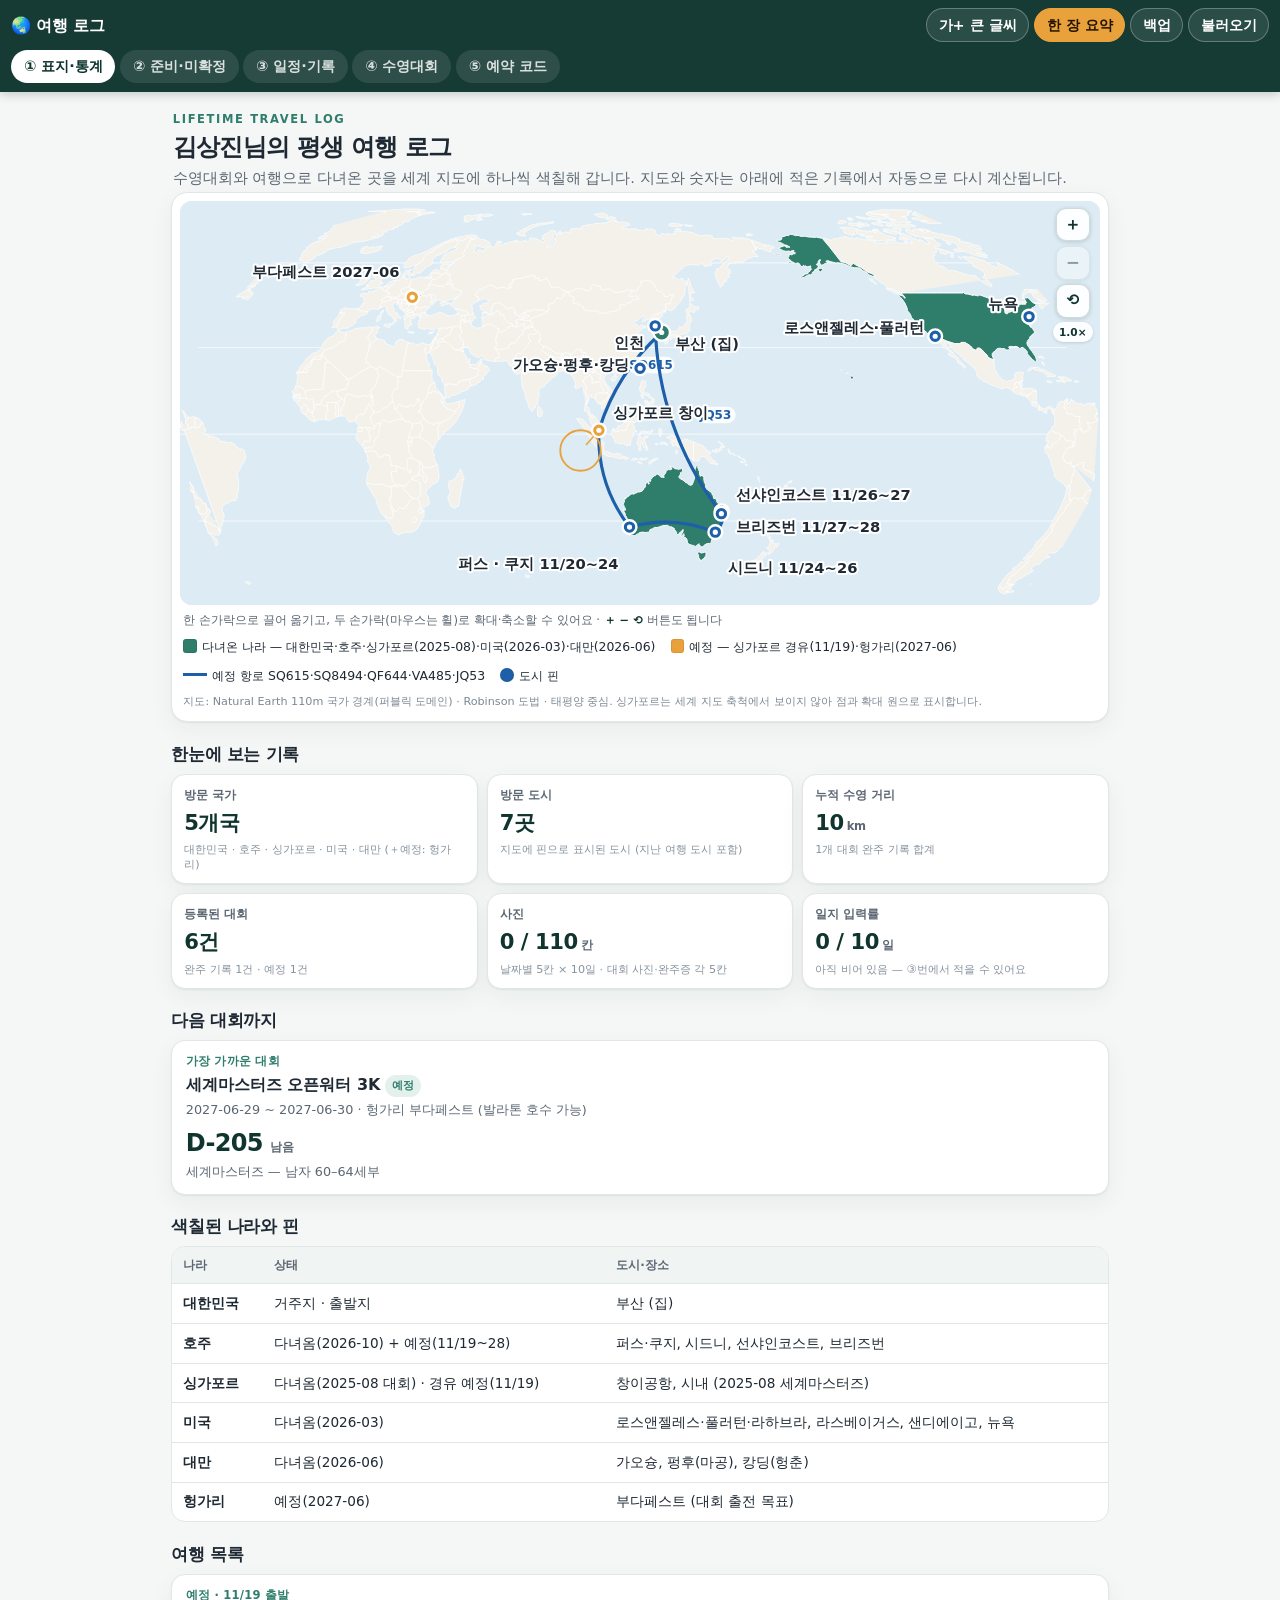
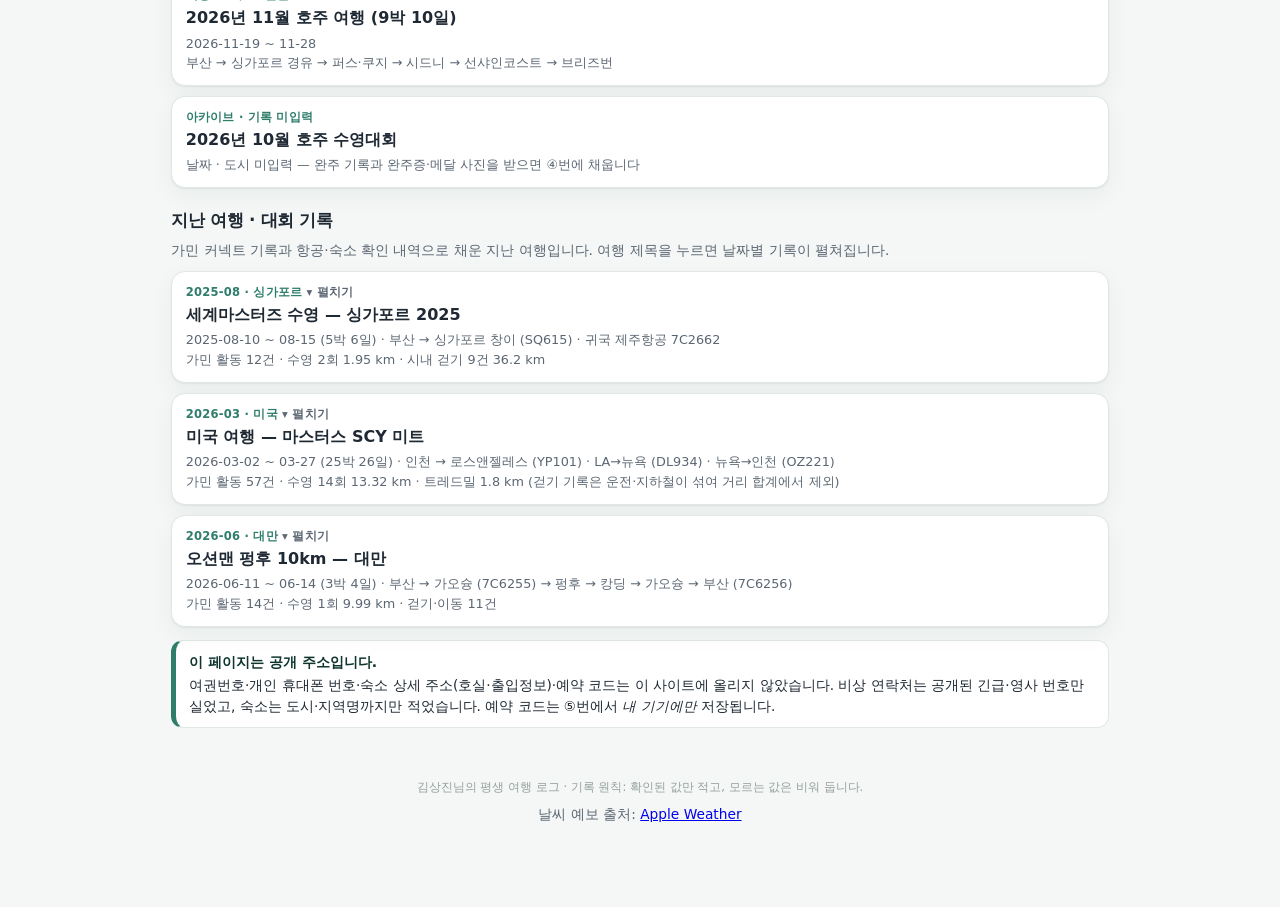
==== index.html @ 136d13ed "체크리스트 문구를 수영 기준으로 정리(완주 후→수영 후), data.js 버전 갱신" ====
<!doctype html>
<html lang="ko">
<head>
<meta charset="utf-8">
<meta name="viewport" content="width=device-width, initial-scale=1, viewport-fit=cover">
<meta name="theme-color" content="#0F352E">
<meta name="description" content="김상진님의 평생 여행 로그 — 다녀온 나라·도시, 날짜별 기록과 사진, 수영대회 기록.">
<title>김상진님의 평생 여행 로그</title>
<link rel="stylesheet" href="styles.css?d=11">
<link rel="icon" href="data:image/svg+xml,%3Csvg xmlns='http://www.w3.org/2000/svg' viewBox='0 0 100 100'%3E%3Ctext y='.9em' font-size='90'%3E%F0%9F%8C%8F%3C/text%3E%3C/svg%3E">
<link rel="manifest" href="manifest.webmanifest">
<link rel="apple-touch-icon" href="icon-192.png">
<meta name="apple-mobile-web-app-capable" content="yes">
<meta name="apple-mobile-web-app-title" content="여행 로그">
</head>
<body>

<header class="topbar">
  <div class="topbar-row">
    <div class="brand">🌏 <span>여행 로그</span></div>
    <div class="tools">
      <button id="btnBig" class="tool" type="button" aria-pressed="false">가+ 큰 글씨</button>
      <button id="btnSummary" class="tool tool-accent" type="button">한 장 요약</button>
      <button id="btnBackup" class="tool" type="button">백업</button>
      <button id="btnRestore" class="tool" type="button">불러오기</button>
      <input id="fileRestore" type="file" accept="application/json,.json" hidden>
    </div>
  </div>
  <nav class="tabs" id="tabs" aria-label="구역 이동">
    <button class="tab is-active" data-tab="cover" type="button">① 표지·통계</button>
    <button class="tab" data-tab="prep" type="button">② 준비·미확정</button>
    <button class="tab" data-tab="days" type="button">③ 일정·기록</button>
    <button class="tab" data-tab="comp" type="button">④ 수영대회</button>
    <button class="tab" data-tab="codes" type="button">⑤ 예약 코드</button>
  </nav>
</header>

<main>

  <!-- ① 표지 & 통계 -->
  <section class="panel is-active" id="panel-cover">
    <div class="hero">
      <p class="eyebrow">Lifetime Travel Log</p>
      <h1>김상진님의 평생 여행 로그</h1>
      <p class="lede">수영대회와 여행으로 다녀온 곳을 세계 지도에 하나씩 색칠해 갑니다. 지도와 숫자는 아래에 적은 기록에서 자동으로 다시 계산됩니다.</p>
    </div>

    <div class="card mapcard">
      <div class="mapframe">
        <div class="mapwrap" id="mapwrap">
          <div class="mapempty">지도를 그리는 중…</div>
        </div>
        <div class="mapctrl" id="mapctrl">
          <button id="btnMapZoomIn" class="mapbtn" type="button" aria-label="지도 확대">＋</button>
          <button id="btnMapZoomOut" class="mapbtn" type="button" aria-label="지도 축소">−</button>
          <button id="btnMapReset" class="mapbtn mapbtn-reset" type="button" aria-label="지도 처음 크기로">⟲</button>
          <span class="mapzoom" id="mapZoomLevel" aria-live="polite">1.0×</span>
        </div>
      </div>
      <p class="map-hint">한 손가락으로 끌어 옮기고, 두 손가락(마우스는 휠)로 확대·축소할 수 있어요 · <b>＋ − ⟲</b> 버튼도 됩니다</p>
      <div class="legend" id="mapLegend"></div>
      <p class="source">지도: Natural Earth 110m 국가 경계(퍼블릭 도메인) · Robinson 도법 · 태평양 중심. 싱가포르는 세계 지도 축척에서 보이지 않아 점과 확대 원으로 표시합니다.</p>
    </div>

    <h2 class="sect">한눈에 보는 기록</h2>
    <div class="statgrid" id="stats"></div>

    <h2 class="sect">다음 대회까지</h2>
    <div class="stack" id="dday"></div>

    <h2 class="sect">색칠된 나라와 핀</h2>
    <div class="tablewrap">
      <table class="tbl" id="countryTable"></table>
    </div>

    <h2 class="sect">여행 목록</h2>
    <div class="stack" id="trips"></div>

    <h2 class="sect">지난 여행 · 대회 기록</h2>
    <p class="hint">가민 커넥트 기록과 항공·숙소 확인 내역으로 채운 지난 여행입니다. 여행 제목을 누르면 날짜별 기록이 펼쳐집니다.</p>
    <div class="stack" id="pastTrips"></div>

    <div class="callout">
      <strong>이 페이지는 공개 주소입니다.</strong>
      여권번호·개인 휴대폰 번호·숙소 상세 주소(호실·출입정보)·예약 코드는 이 사이트에 올리지 않았습니다. 비상 연락처는 공개된 긴급·영사 번호만 실었고, 숙소는 도시·지역명까지만 적었습니다. 예약 코드는 ⑤번에서 <em>내 기기에만</em> 저장됩니다.
    </div>
  </section>

  <!-- ② 미확정 & 체크리스트 & 비상정보 -->
  <section class="panel" id="panel-prep">
    <h2 class="sect first">아직 안 정해진 일</h2>
    <p class="hint">끝난 항목은 체크해 두세요. 체크 상태는 이 기기에 저장됩니다.</p>
    <div class="stack" id="todos"></div>

    <h2 class="sect">준비물 체크리스트</h2>
    <div class="stack" id="checklist"></div>
    <div class="checkbar"><span id="checkProgress">0 / 0</span><button id="btnCheckReset" class="tool" type="button">체크 모두 지우기</button></div>

    <h2 class="sect">비상 정보</h2>
    <div class="callout strong">
      <strong>생명이 위급할 때 먼저</strong>
      호주는 <b>000</b>(경찰·화재·구급, 휴대폰은 112도 가능), 싱가포르는 <b>999</b>(경찰)·<b>995</b>(구급·화재). 그다음 영사안전콜센터 <b>+82-2-3210-0404</b>로 연락하면 통역과 영사 조력을 받을 수 있습니다.
    </div>
    <div class="tablewrap"><table class="tbl" id="emergencyTable"></table></div>
    <h3 class="sub">영사 도움 받는 곳</h3>
    <ul class="plain" id="consular"></ul>
    <h3 class="sub">숙소 (도시·지역만)</h3>
    <div class="tablewrap"><table class="tbl" id="lodgingTable"></table></div>
    <div class="callout">
      <strong>여행자보험</strong>
     DB손해보험 다이렉트 표준형 가입 완료(2026-11-18, 24,580원). 해외 의료비 상해·질병 각 5,000만원, 귀국 후 국내 치료비(급여 각 3,000만원 + 비급여) 포함. 증권 사본을 챙기세요.
    </div>
  </section>

  <!-- ③ 일정 & 날짜별 기록 -->
  <section class="panel" id="panel-days">
    <h2 class="sect first">11/19 ~ 11/28 · 날짜별 일정</h2>
    <p class="hint">달력에서 날짜를 누르면 그날 일정·날씨·일지·사진으로 바로 내려갑니다. 사진을 누르면 크게 볼 수 있습니다.</p>

    <div class="card calcard" id="calCard">
      <div class="cal-head">
        <button class="cal-nav" id="calPrev" type="button" aria-label="이전 달">‹</button>
        <div class="cal-title"><span id="calTitle">2026년 11월</span><span class="cal-sub">여행 11/19 ~ 11/28</span></div>
        <button class="cal-nav" id="calNext" type="button" aria-label="다음 달">›</button>
      </div>
      <div class="cal-dow" id="calDow" aria-hidden="true"></div>
      <div class="cal-grid" id="calGrid" role="group" aria-label="여행 달력"></div>
      <p class="cal-hint">파란 테두리 날짜를 누르면 그날 기록으로 내려갑니다. <span class="cal-key race">◆</span> 대회일 · <span class="cal-key">☂</span> 비 예보</p>
    </div>

    <div class="stack" id="days"></div>
  </section>

  <!-- ④ 수영대회 -->
  <section class="panel" id="panel-comp">
    <h2 class="sect first">수영대회 기록</h2>
    <p class="hint">완주 시간을 적으면 거리별 추이와 누적 거리가 표지에서 다시 계산됩니다. 모르는 값은 비워 두세요. 현지 날씨는 코코가 최신 예보로 채워 넣고(직접 입력하는 칸 없음), 완주증·메달 사진은 최대 5장까지 붙일 수 있습니다.</p>
    <div class="stack" id="comps"></div>

    <h2 class="sect">거리별 최고 기록</h2>
    <div class="tablewrap"><table class="tbl" id="distTable"></table></div>

    <h2 class="sect">거리 추이</h2>
    <div class="card"><div id="trendChart" class="chart"></div></div>

    <h2 class="sect">누적 거리</h2>
    <div class="card big-number"><span id="totalKm">0</span><small>km · 완주 기록 합계</small></div>
  </section>

  <!-- ⑤ 예약 코드 -->
  <section class="panel" id="panel-codes">
    <h2 class="sect first">예약 코드</h2>
    <div class="callout strong">
      <strong>코드는 이 기기에만 저장됩니다.</strong>
      이 페이지는 누구나 열 수 있는 공개 주소라 예약번호(PNR)·등록번호를 사이트에 넣지 않았습니다. 아래 칸에 한 번 적어 두면 이 브라우저에만 저장되고, 버튼 한 번으로 복사됩니다. 다른 기기에서는 다시 적거나 ③의 백업 파일을 불러오세요.
    </div>
    <div class="callout">
      <strong>코코에게 받은 링크로 한 번에 채우기</strong>
      코코가 보내 드린 <code>…#codes=…</code> 링크를 이 기기에서 한 번 열면, 코드가 <em>이 기기에만</em> 저장되고 주소창의 긴 주소는 곧바로 지워집니다. 링크를 연 뒤 새로고침하면 다시 채울 필요가 없습니다.
    </div>
    <div class="stack" id="codes"></div>
    <p class="hint">적어 둔 코드가 있는 항목은 <b>복사</b> 버튼으로 바로 클립보드에 담깁니다.</p>
  </section>

</main>

<footer class="foot">
  <p>김상진님의 평생 여행 로그 · 기록 원칙: 확인된 값만 적고, 모르는 값은 비워 둡니다.</p>
  <p class="hint">날씨 예보 출처: <a href="https://developer.apple.com/weatherkit/data-source-attribution/" target="_blank" rel="noopener">Apple Weather</a></p>
</footer>

<!-- 한 장 요약 모달 -->
<div class="modal" id="summaryModal" role="dialog" aria-modal="true" aria-labelledby="summaryTitle" hidden>
  <div class="modal-card">
    <button class="modal-close" id="btnCloseSummary" type="button" aria-label="닫기">×</button>
    <div id="summaryBody"></div>
    <div class="modal-actions">
      <button class="tool tool-accent" id="btnCopySummary" type="button">글 복사</button>
      <button class="tool" id="btnPrintSummary" type="button">인쇄 / PDF</button>
    </div>
  </div>
</div>

<!-- 사진 크게 보기 (라이트박스) -->
<div class="lightbox" id="lightbox" role="dialog" aria-modal="true" aria-label="사진 크게 보기" hidden>
  <div class="lb-bar">
    <div class="lb-cap" id="lbCap"></div>
    <button class="lb-close" id="lbClose" type="button" aria-label="닫기">×</button>
  </div>
  <button class="lb-nav lb-prev" id="lbPrev" type="button" aria-label="이전 사진">‹</button>
  <div class="lb-stage" id="lbStage"><img id="lbImg" alt="사진 크게 보기"></div>
  <button class="lb-nav lb-next" id="lbNext" type="button" aria-label="다음 사진">›</button>
  <div class="lb-foot"><span id="lbCount">1 / 1</span><span class="lb-tip">좌우로 밀거나 화살표로 넘기기</span></div>
</div>

<div class="toast" id="toast" role="status" aria-live="polite"></div>

<script src="world.js"></script>
<script src="data.js?v=22"></script>
<script src="app.js?v=12"></script>
<script>
/* 오프라인 사용: 평소에는 최신 파일을 받고, 인터넷이 없으면 저장된 화면을 엽니다. */
if ('serviceWorker' in navigator) {
  window.addEventListener('load', function () {
    navigator.serviceWorker.register('sw.js').catch(function () { /* 지원하지 않는 브라우저는 그냥 넘어갑니다 */ });
  });
}
</script>
</body>
</html>
---- styles.css ----
/* 김상진님의 평생 여행 로그 — 모바일 우선 스타일 */
:root{
  --ink:#1F2933;
  --muted:#5C6773;
  --deep:#0F352E;
  --teal:#2F7D6B;
  --teal-soft:#E4F0EC;
  --blue:#1D5FA8;
  --blue-soft:#E6EEF8;
  --amber:#E9A23B;
  --amber-soft:#FDF1DD;
  --bg:#F4F7F6;
  --card:#FFFFFF;
  --line:#E1E7E5;
  --fs:16px;
  --radius:16px;
  --shadow:0 1px 2px rgba(16,40,35,.06), 0 8px 24px rgba(16,40,35,.05);
}
html{font-size:var(--fs);-webkit-text-size-adjust:100%}
html.big{--fs:20px}
*{box-sizing:border-box}
html,body{margin:0;padding:0}
body{
  background:var(--bg);color:var(--ink);
  font-family:"Apple SD Gothic Neo","Pretendard","Noto Sans KR","Malgun Gothic",system-ui,-apple-system,"Segoe UI",sans-serif;
  font-size:1rem;line-height:1.55;
  padding-bottom:3rem;
  -webkit-font-smoothing:antialiased;
}
h1,h2,h3{margin:0;line-height:1.25;letter-spacing:-.01em}
p{margin:.4rem 0}
button{font-family:inherit;font-size:.9rem}
b{font-weight:700}

/* ---------- 헤더 ---------- */
.topbar{
  position:sticky;top:0;z-index:40;
  background:rgba(15,53,46,.97);
  backdrop-filter:saturate(140%) blur(8px);
  color:#fff;
  padding:.5rem .7rem .35rem;
  box-shadow:0 2px 10px rgba(9,32,27,.22);
}
.topbar-row{display:flex;align-items:center;gap:.5rem;flex-wrap:wrap}
.brand{font-weight:800;font-size:1.02rem;letter-spacing:-.02em;margin-right:auto;white-space:nowrap}
.tools{display:flex;gap:.35rem;flex-wrap:wrap}
.tool{
  border:1px solid rgba(255,255,255,.28);
  background:rgba(255,255,255,.09);
  color:#fff;border-radius:999px;
  padding:.42rem .7rem;font-weight:600;cursor:pointer;
  white-space:nowrap;
}
.tool:active{transform:scale(.97)}
.tool[aria-pressed="true"]{background:#fff;color:var(--deep);border-color:#fff}
.tool-accent{background:var(--amber);border-color:var(--amber);color:#231400}
.tabs{display:flex;gap:.3rem;overflow-x:auto;padding:.45rem 0 .25rem;scrollbar-width:none}
.tabs::-webkit-scrollbar{display:none}
.tab{
  flex:0 0 auto;border:0;background:rgba(255,255,255,.1);color:rgba(255,255,255,.82);
  border-radius:999px;padding:.44rem .8rem;font-weight:700;cursor:pointer;
}
.tab.is-active{background:#fff;color:var(--deep)}

/* ---------- 레이아웃 ---------- */
main{max-width:60rem;margin:0 auto;padding:.8rem .7rem 2rem}
.panel{display:none}
.panel.is-active{display:block;animation:fade .18s ease-out}
@keyframes fade{from{opacity:0;transform:translateY(4px)}to{opacity:1;transform:none}}
.card{background:var(--card);border:1px solid var(--line);border-radius:var(--radius);padding:.85rem;box-shadow:var(--shadow)}
.stack{display:flex;flex-direction:column;gap:.6rem}
.sect{font-size:1.06rem;font-weight:800;margin:1.35rem 0 .55rem;letter-spacing:-.02em}
.sect.first{margin-top:.5rem}
.sub{font-size:.95rem;font-weight:800;margin:1rem 0 .35rem;color:var(--deep)}
.hint{color:var(--muted);font-size:.86rem;margin:.1rem 0 .6rem}

.hero{padding:.35rem .1rem .1rem}
.eyebrow{margin:0;color:var(--teal);font-weight:800;font-size:.72rem;letter-spacing:.14em;text-transform:uppercase}
.hero h1{font-size:1.5rem;margin:.2rem 0 .35rem;letter-spacing:-.03em}
.lede{color:var(--muted);font-size:.92rem;margin:0}

/* ---------- 지도 ---------- */
.mapcard{padding:.5rem .5rem .7rem}
.mapframe{position:relative}
.mapwrap{
  width:100%;background:#DCEBF4;border-radius:12px;overflow:hidden;
  cursor:grab;touch-action:none;-ms-touch-action:none;overscroll-behavior:contain;
  -webkit-user-select:none;user-select:none;
  -webkit-tap-highlight-color:transparent;-webkit-touch-callout:none;
}
.mapwrap.is-drag{cursor:grabbing}
.mapwrap.is-drag svg{pointer-events:none}
.mapwrap svg{display:block;width:100%;height:auto;touch-action:none;-webkit-user-select:none;user-select:none;-webkit-touch-callout:none}
.mapctrl{position:absolute;right:.45rem;top:.45rem;display:flex;flex-direction:column;gap:.28rem;align-items:center;z-index:3}
.mapbtn{
  width:2.1rem;height:2.1rem;border-radius:10px;border:1px solid rgba(15,53,46,.18);
  background:rgba(255,255,255,.94);color:var(--deep);font-size:1.05rem;font-weight:800;line-height:1;
  display:flex;align-items:center;justify-content:center;cursor:pointer;padding:0;
  box-shadow:0 1px 4px rgba(12,38,32,.18);
}
.mapbtn:active{transform:scale(.95)}
.mapbtn[disabled]{opacity:.42;cursor:default}
.mapbtn-reset{font-size:.95rem}
.mapzoom{
  font-size:.66rem;font-weight:800;color:var(--deep);background:rgba(255,255,255,.9);
  border-radius:999px;padding:.1rem .38rem;box-shadow:0 1px 3px rgba(12,38,32,.15);
}
.map-hint{color:var(--muted);font-size:.72rem;margin:.4rem .2rem 0;line-height:1.4}
.map-hint b{color:var(--deep)}
.mapempty{color:#54687A;font-size:.85rem;text-align:center;padding:2.5rem .5rem}
.legend{display:flex;flex-wrap:wrap;gap:.6rem .95rem;margin:.6rem .2rem .2rem;font-size:.78rem;color:var(--ink)}
.legend i{width:.85rem;height:.85rem;border-radius:3px;display:inline-block;vertical-align:-.1rem;margin-right:.3rem;border:1px solid rgba(0,0,0,.08)}
.legend .ln{width:1.5rem;height:0;border-top:3px solid var(--blue);display:inline-block;vertical-align:.25rem;margin-right:.3rem}
.legend .ln.dash{border-top-style:dashed;border-top-color:#8A97A3}
.source{color:#7C8894;font-size:.7rem;margin:.5rem .2rem 0;line-height:1.45}

/* ---------- 통계 ---------- */
.statgrid{display:grid;grid-template-columns:repeat(2,minmax(0,1fr));gap:.55rem}
@media(min-width:34rem){.statgrid{grid-template-columns:repeat(3,minmax(0,1fr))}}
.stat{background:var(--card);border:1px solid var(--line);border-radius:14px;padding:.7rem .75rem;box-shadow:var(--shadow)}
.stat .k{font-size:.75rem;color:var(--muted);font-weight:700}
.stat .v{font-size:1.32rem;font-weight:800;letter-spacing:-.02em;margin-top:.15rem;color:var(--deep)}
.stat .v small{font-size:.72rem;font-weight:700;color:var(--muted);margin-left:.2rem}
.stat .n{font-size:.7rem;color:#86929E;margin-top:.15rem;line-height:1.35}

/* ---------- 목록 카드 ---------- */
.item{background:var(--card);border:1px solid var(--line);border-radius:14px;padding:.75rem .85rem;box-shadow:var(--shadow)}
.item .overline{font-size:.72rem;font-weight:800;color:var(--teal);letter-spacing:.02em}
.item .title{font-weight:800;font-size:1rem;margin:.1rem 0 .15rem}
.item .meta{font-size:.8rem;color:var(--muted)}
.badge{display:inline-block;font-size:.68rem;font-weight:800;padding:.14rem .44rem;border-radius:999px;background:var(--blue-soft);color:var(--blue);margin-left:.3rem;vertical-align:.08rem}
.badge.warn{background:var(--amber-soft);color:#8A5A08}
.badge.race{background:#FBE7E1;color:#A5401F}
.badge.done{background:var(--teal-soft);color:var(--teal)}
.dday{display:flex;align-items:baseline;gap:.45rem;margin-top:.3rem}
.dday .num{font-size:1.5rem;font-weight:800;color:var(--deep);letter-spacing:-.03em}
.dday .lbl{font-size:.76rem;color:var(--muted);font-weight:700}

/* ---------- 표 ---------- */
.tablewrap{overflow-x:auto;border:1px solid var(--line);border-radius:14px;background:var(--card)}
.tbl{width:100%;border-collapse:collapse;font-size:.85rem;min-width:26rem}
.tbl th,.tbl td{padding:.55rem .65rem;text-align:left;border-bottom:1px solid var(--line);vertical-align:top}
.tbl th{background:#F0F4F2;font-size:.75rem;color:var(--muted);font-weight:800;white-space:nowrap}
.tbl tr:last-child td{border-bottom:0}

/* ---------- 콜아웃 ---------- */
.callout{background:var(--card);border:1px solid var(--line);border-left:5px solid var(--teal);border-radius:12px;padding:.7rem .8rem;font-size:.85rem;color:var(--ink);margin:.8rem 0;line-height:1.5}
.callout.strong{background:var(--teal-soft);border-left-color:var(--teal)}
.callout strong{display:block;font-size:.88rem;margin-bottom:.15rem;color:var(--deep)}

/* ---------- 체크리스트 ---------- */
.checkgroup{background:var(--card);border:1px solid var(--line);border-radius:14px;padding:.6rem .7rem;box-shadow:var(--shadow)}
.checkgroup h3{font-size:.85rem;color:var(--deep);margin:.15rem 0 .35rem}
.check{display:flex;align-items:flex-start;gap:.55rem;padding:.42rem .1rem;border-bottom:1px dashed #EDF1EF;cursor:pointer}
.check:last-child{border-bottom:0}
.check input{width:1.25rem;height:1.25rem;margin:.1rem 0 0;accent-color:var(--teal);flex:0 0 auto}
.check span{font-size:.9rem;line-height:1.45}
.check input:checked + span{color:#93A09A;text-decoration:line-through}
.checkbar{display:flex;justify-content:space-between;align-items:center;gap:.5rem;margin-top:.6rem;font-size:.82rem;color:var(--muted);font-weight:700}
.checkbar .tool{background:#fff;border:1px solid var(--line);color:var(--muted)}

/* ---------- 날짜 카드 ---------- */
.day{background:var(--card);border:1px solid var(--line);border-radius:var(--radius);box-shadow:var(--shadow);overflow:hidden}
.day.now{border-color:var(--teal);box-shadow:0 0 0 2px rgba(47,125,107,.16),var(--shadow)}
.day-head{display:flex;gap:.6rem;align-items:flex-start;padding:.7rem .8rem .5rem;background:linear-gradient(180deg,#F7FAF9,#fff)}
.day-date{flex:0 0 auto;text-align:center;background:var(--deep);color:#fff;border-radius:12px;padding:.3rem .5rem;min-width:3.4rem}
.day-date .d{font-size:1.15rem;font-weight:800;line-height:1.05}
.day-date .w{font-size:.66rem;opacity:.85;font-weight:700}
.day-title{font-weight:800;font-size:.98rem;letter-spacing:-.01em}
.day-sub{font-size:.76rem;color:var(--muted);margin-top:.1rem}
.weather{font-size:.78rem;color:#3F6B62;background:var(--teal-soft);border-radius:8px;padding:.35rem .5rem;margin:.1rem .8rem .4rem}
.day-body{padding:0 .8rem .8rem}
.timeline{list-style:none;margin:.2rem 0 .5rem;padding:0}
.timeline li{display:flex;gap:.55rem;padding:.24rem 0;border-bottom:1px dashed #EFF3F1;font-size:.87rem}
.timeline li:last-child{border-bottom:0}
.timeline .t{flex:0 0 3.1rem;color:var(--blue);font-weight:800;font-size:.78rem;padding-top:.12rem}
.timeline .x{flex:1}
.lbl{display:block;font-size:.72rem;font-weight:800;color:var(--muted);margin:.5rem 0 .2rem;letter-spacing:.02em}
textarea,input[type=text],input[type=date],input[type=number],select{
  width:100%;font-family:inherit;font-size:.9rem;color:var(--ink);
  background:#FCFDFC;border:1px solid var(--line);border-radius:10px;padding:.5rem .6rem;
}
textarea{min-height:4.4rem;resize:vertical;line-height:1.5}
textarea:focus,input:focus,select:focus{outline:2px solid rgba(47,125,107,.35);outline-offset:1px;border-color:var(--teal)}
.grid2{display:grid;grid-template-columns:1fr 1fr;gap:.5rem}
@media(max-width:26rem){.grid2{grid-template-columns:1fr}}

/* ---------- 사진 ---------- */
.photos{display:grid;grid-template-columns:repeat(auto-fill,minmax(4.6rem,1fr));gap:.4rem;margin-top:.4rem}
.ph{position:relative;aspect-ratio:1/1;border-radius:10px;overflow:hidden;background:#EDF1EF;border:1px solid var(--line);cursor:zoom-in}
.ph:active{filter:brightness(.96)}
.ph img{width:100%;height:100%;object-fit:cover;display:block}
.ph.rep{border:3px solid var(--amber)}
.ph .rep-tag{position:absolute;left:.15rem;top:.15rem;background:var(--amber);color:#231400;font-size:.6rem;font-weight:800;padding:.05rem .3rem;border-radius:999px}
.ph button{position:absolute;right:.15rem;top:.15rem;width:1.35rem;height:1.35rem;border-radius:999px;border:0;background:rgba(15,53,46,.72);color:#fff;font-size:.8rem;line-height:1;cursor:pointer;padding:0}
.ph .repbtn{position:absolute;left:.15rem;bottom:.15rem;right:auto;top:auto;width:auto;height:auto;background:rgba(255,255,255,.88);color:#5A4300;font-size:.62rem;font-weight:800;padding:.12rem .32rem;border-radius:999px}
.ph-add{display:flex;align-items:center;justify-content:center;aspect-ratio:1/1;border:2px dashed #CBD8D3;border-radius:10px;color:var(--teal);font-size:.74rem;font-weight:800;background:#FAFCFB;cursor:pointer;text-align:center;padding:.3rem}
.photo-count{font-size:.74rem;color:var(--muted);font-weight:700}

/* ---------- 대회 ---------- */
.comp-head{display:flex;flex-wrap:wrap;gap:.4rem;align-items:center;margin-bottom:.2rem}
.comp-name{font-weight:800;font-size:.98rem}
.chart{min-height:8rem}
.chart svg{display:block;width:100%;height:auto}
.chart .empty,.empty{color:var(--muted);font-size:.84rem;padding:.6rem 0}
.big-number{display:flex;align-items:baseline;gap:.4rem}
.big-number span{font-size:2rem;font-weight:800;color:var(--deep);letter-spacing:-.03em}
.big-number small{font-size:.8rem;color:var(--muted);font-weight:700}

/* ---------- 예약 코드 ---------- */
.code-row{background:var(--card);border:1px solid var(--line);border-radius:14px;padding:.65rem .75rem;box-shadow:var(--shadow)}
.code-top{display:flex;align-items:baseline;gap:.4rem;justify-content:space-between}
.code-what{font-weight:800;font-size:.92rem}
.code-when{font-size:.74rem;color:var(--muted);font-weight:700;white-space:nowrap}
.code-prov{font-size:.76rem;color:var(--muted);margin:.1rem 0 .4rem}
.code-line{display:flex;gap:.4rem}
.code-line input{font-family:ui-monospace,SFMono-Regular,Menlo,Consolas,monospace;letter-spacing:.04em;font-size:.92rem}
.btn-copy{border:0;background:var(--deep);color:#fff;border-radius:10px;padding:.5rem .8rem;font-weight:800;cursor:pointer;white-space:nowrap;font-size:.82rem}
.btn-copy.got{background:var(--teal)}

/* ---------- 모달 ---------- */
.modal{position:fixed;inset:0;z-index:80;background:rgba(12,32,28,.55);display:flex;align-items:flex-start;justify-content:center;padding:1rem .7rem;overflow-y:auto}
.modal[hidden]{display:none}
.modal-card{position:relative;background:#fff;border-radius:20px;max-width:34rem;width:100%;padding:1.1rem 1rem 1rem;box-shadow:0 18px 50px rgba(8,26,22,.35);margin:auto 0}
.modal-close{position:absolute;right:.6rem;top:.5rem;border:0;background:#F0F4F2;color:var(--muted);width:2rem;height:2rem;border-radius:999px;font-size:1.15rem;line-height:1;cursor:pointer}
.modal-actions{display:flex;gap:.4rem;margin-top:.9rem}
.modal-actions .tool{flex:1;justify-content:center;text-align:center;background:#F0F4F2;border-color:#DDE5E1;color:var(--deep)}
.modal-actions .tool-accent{background:var(--amber);border-color:var(--amber);color:#231400}
.sum-card h2{font-size:1.28rem;letter-spacing:-.02em}
.sum-card .when{color:var(--teal);font-weight:800;font-size:.84rem;margin:.15rem 0 .6rem}
.sum-row{display:flex;gap:.5rem;padding:.34rem 0;border-bottom:1px dashed #EFF3F1;font-size:.92rem}
.sum-row:last-of-type{border-bottom:0}
.sum-row .k{flex:0 0 5.6rem;color:var(--muted);font-weight:800;font-size:.82rem;padding-top:.1rem}
.sum-row .v{flex:1;font-weight:600}
.sum-note{font-size:.72rem;color:#86929E;margin-top:.7rem}

/* ---------- 달력 ---------- */
.calcard{padding:.7rem .6rem .55rem;margin-bottom:.7rem}
.cal-head{display:flex;align-items:center;justify-content:space-between;gap:.5rem;padding:0 .1rem .45rem;max-width:26rem;margin:0 auto}
.cal-title{display:flex;flex-direction:column;align-items:center;line-height:1.2}
.cal-title span:first-child{font-weight:800;font-size:1rem;color:var(--deep);letter-spacing:-.02em}
.cal-sub{font-size:.68rem;color:var(--muted);font-weight:700;margin-top:.1rem}
.cal-nav{
  width:2rem;height:2rem;border-radius:999px;border:1px solid var(--line);background:#F7FAF9;
  color:var(--deep);font-size:1.1rem;font-weight:800;line-height:1;cursor:pointer;padding:0;
  display:flex;align-items:center;justify-content:center;
}
.cal-nav[disabled]{opacity:.35;cursor:default}
.cal-dow{display:grid;grid-template-columns:repeat(7,1fr);gap:.25rem;margin:0 auto .25rem;max-width:26rem}
.cal-dow span{text-align:center;font-size:.68rem;font-weight:800;color:#86929E}
.cal-dow .sun{color:#C4533A}
.cal-dow .sat{color:var(--blue)}
.cal-grid{display:grid;grid-template-columns:repeat(7,1fr);gap:.25rem;max-width:26rem;margin:0 auto}
.cal-pad{display:block}
.cal-day{
  position:relative;height:clamp(2.55rem,11vw,3.15rem);border-radius:9px;border:1px solid transparent;background:#F6F9F8;
  display:flex;flex-direction:column;align-items:center;justify-content:center;gap:.1rem;
  color:#9AA6A1;font-size:.8rem;font-weight:700;padding:0;cursor:default;line-height:1;
}
.cal-ics{display:flex;gap:.14rem;line-height:1;height:.62rem;align-items:center}
.cal-day b{font-weight:800;font-size:.82rem}
.cal-day.out{background:transparent;color:#C8D1CD}
.cal-day.trip{
  background:var(--teal-soft);color:var(--deep);border-color:#B9D6CC;cursor:pointer;
  box-shadow:0 1px 2px rgba(16,40,35,.06);
}
.cal-day.trip:hover{border-color:var(--teal)}
.cal-day.trip.race{background:var(--amber-soft);border-color:#EBC58A}
.cal-day.today{box-shadow:0 0 0 2px rgba(29,95,168,.28)}
.cal-day.is-sel{background:var(--deep);border-color:var(--deep);color:#fff;box-shadow:0 2px 8px rgba(15,53,46,.35)}
.cal-day.is-sel .cal-ico{color:#fff;opacity:.9}
.cal-ico{font-size:.6rem;line-height:1;font-style:normal;color:var(--teal);opacity:.95}
.cal-ico.race{color:#A5401F;font-size:.58rem}
.cal-hint{font-size:.68rem;color:#86929E;margin:.55rem auto 0;line-height:1.4;max-width:26rem;text-align:center}
.cal-key{font-style:normal;color:#A5401F;font-weight:800}
.cal-key.race{color:#A5401F}

/* ---------- 대회 카드: 날짜·대회명 간격과 날씨 표시 ---------- */
.fieldrow{display:grid;grid-template-columns:minmax(8.4rem,.85fr) minmax(0,1.15fr);gap:.75rem 1rem;align-items:end;margin-top:.55rem}
@media(max-width:30rem){.fieldrow{grid-template-columns:1fr;gap:.6rem}}
.fieldrow .lbl{margin-top:0}
.grid2{gap:.65rem 1rem}
.wxline{
  display:flex;flex-wrap:wrap;align-items:baseline;gap:.35rem;
  background:#F1F7F4;border:1px solid #DCE8E3;border-radius:10px;padding:.4rem .55rem;margin:.55rem 0 .1rem;
  font-size:.8rem;color:#2C544B;
}
.wxline .wx-k{font-weight:800;font-size:.7rem;color:var(--teal);letter-spacing:.02em}
.wxline .wx-v{flex:1;min-width:0}
.wxline.empty{background:#F7F8F7;border-color:var(--line);color:#86929E}
.wxline.empty .wx-k{color:#96A19C}
.wx-at{font-size:.68rem;color:#8C9A95;font-weight:700;white-space:nowrap}
.weather .wx-at{margin-left:.25rem;color:#5C8B80}

/* 사진이 선택된 날짜 강조 */
.day.is-focus{box-shadow:0 0 0 3px rgba(47,125,107,.28),var(--shadow)}
.day.is-focus .day-head{background:linear-gradient(180deg,#E9F3EF,#fff)}

/* ---------- 라이트박스 (사진 크게 보기) ---------- */
html.lb-open,body.lb-open{overflow:hidden}
.lightbox{position:fixed;inset:0;z-index:120;background:rgba(6,18,16,.95);display:flex;flex-direction:column;padding:.6rem}
.lightbox[hidden]{display:none}
.lb-bar{display:flex;align-items:flex-start;gap:.5rem;padding:.1rem .1rem .5rem;color:#fff}
.lb-cap{flex:1;min-width:0;font-size:.84rem;font-weight:800;line-height:1.35;padding-top:.35rem;word-break:keep-all}
.lb-close{
  flex:0 0 auto;width:2.2rem;height:2.2rem;border-radius:999px;border:1px solid rgba(255,255,255,.35);
  background:rgba(255,255,255,.12);color:#fff;font-size:1.2rem;line-height:1;cursor:pointer;padding:0;
}
.lb-stage{flex:1;min-height:0;display:flex;align-items:center;justify-content:center;overflow:hidden}
.lb-stage img{max-width:100%;max-height:100%;object-fit:contain;border-radius:8px;background:#0B1F1B}
.lb-nav{
  position:absolute;top:50%;transform:translateY(-50%);width:2.6rem;height:3.4rem;border-radius:12px;
  border:1px solid rgba(255,255,255,.28);background:rgba(255,255,255,.14);color:#fff;font-size:1.7rem;
  line-height:1;cursor:pointer;padding:0;display:flex;align-items:center;justify-content:center;
}
.lb-nav[hidden]{display:none}
.lb-prev{left:.5rem}
.lb-next{right:.5rem}
.lb-foot{display:flex;align-items:center;justify-content:space-between;gap:.5rem;padding:.45rem .2rem .1rem;color:rgba(255,255,255,.75);font-size:.74rem;font-weight:700}
.lb-tip{color:rgba(255,255,255,.5);font-weight:600}
@media(max-width:30rem){
  .lb-tip{display:none}
  .lb-nav{width:2.2rem;height:3rem;font-size:1.45rem}
}

/* ---------- 토스트 ---------- */
.toast{position:fixed;left:50%;bottom:1.2rem;transform:translate(-50%,1.5rem);background:rgba(15,53,46,.95);color:#fff;padding:.55rem .9rem;border-radius:999px;font-size:.82rem;font-weight:700;opacity:0;pointer-events:none;transition:.22s;z-index:90;max-width:90vw}
.toast.show{opacity:1;transform:translate(-50%,0)}
.foot{max-width:60rem;margin:0 auto;padding:0 .9rem 1.5rem;color:#95A19C;font-size:.72rem;text-align:center}

ul.plain{margin:.3rem 0 .6rem;padding-left:1.1rem;font-size:.85rem;color:var(--ink)}
ul.plain li{margin:.18rem 0}

/* 좁은 폰 (390px 안팎) */
@media(max-width:34rem){
  .mapwrap{border-radius:10px}
  .mapbtn{width:2.15rem;height:2.15rem;font-size:1.02rem}
}
@media(max-width:26rem){
  .topbar{padding:.45rem .55rem .3rem}
  .brand{font-size:.95rem}
  .tool{padding:.38rem .55rem;font-size:.78rem}
  .tab{padding:.4rem .62rem;font-size:.82rem}
  .hero h1{font-size:1.28rem}
  main{padding:.7rem .55rem 1.6rem}
  .stat .v{font-size:1.2rem}
  .modal{padding:.7rem .45rem}
  .modal-card{padding:.95rem .8rem .85rem;border-radius:16px}
  .sum-row .k{flex:0 0 4.6rem}
  .timeline .t{flex:0 0 2.7rem}
}
@media print{
  .topbar,.tools,.tabs,.modal-actions,.foot{display:none!important}
  .panel{display:block!important}
  body{background:#fff}
}

/* ---------- 지난 여행 기록 (아카이브 · 접었다 펴기) ---------- */
.pasttrip summary{display:block;cursor:pointer;list-style:none}
.pasttrip summary::-webkit-details-marker{display:none}
.pasttrip summary .overline,.pasttrip summary .title,.pasttrip summary .meta{display:block}
.pasttrip summary .overline::after{content:"  ▾ 펼치기";color:var(--muted);font-weight:700}
.pasttrip[open] summary .overline::after{content:"  ▴ 접기"}
.pasttrip[open] summary{margin-bottom:.5rem;padding-bottom:.5rem;border-bottom:1px dashed var(--line)}
.pasttrip .day-body{padding:0}
.pasttrip h3.sub{margin-top:.9rem}
.pasttrip .timeline .x{white-space:normal}
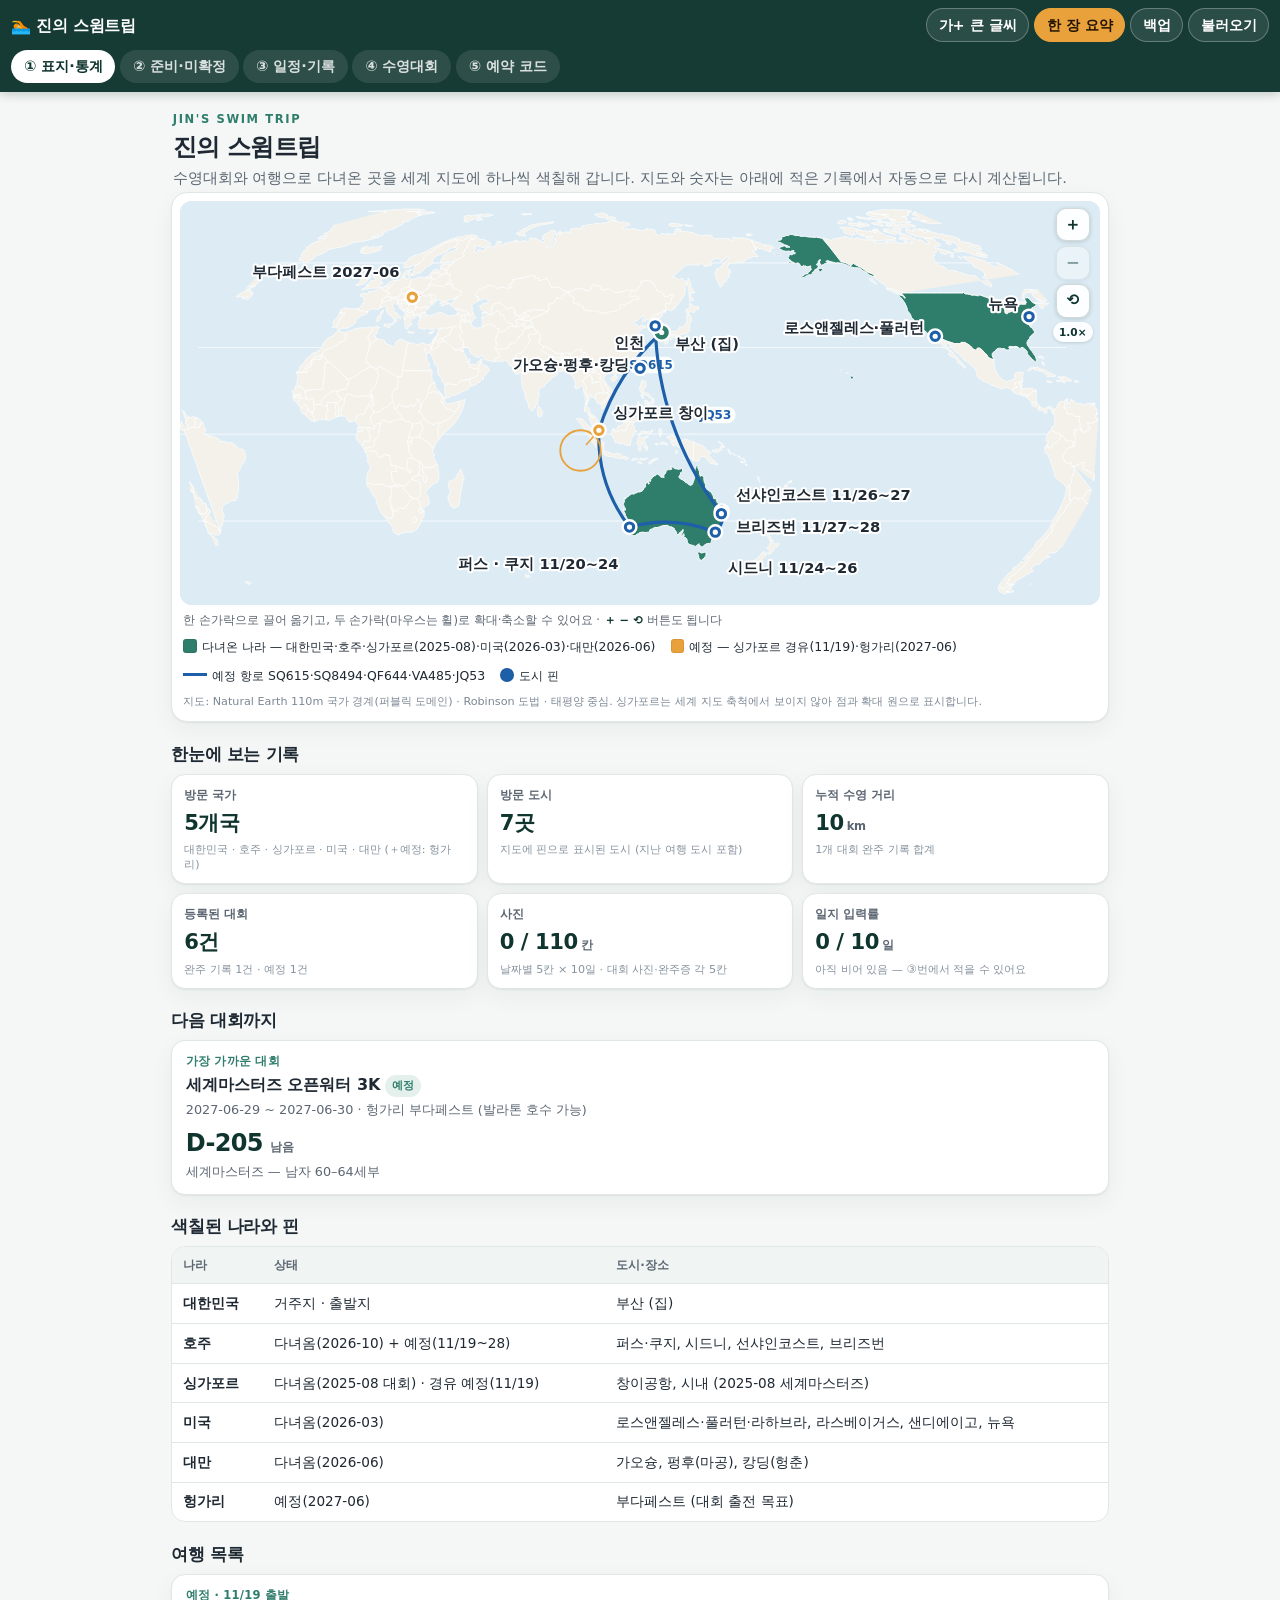
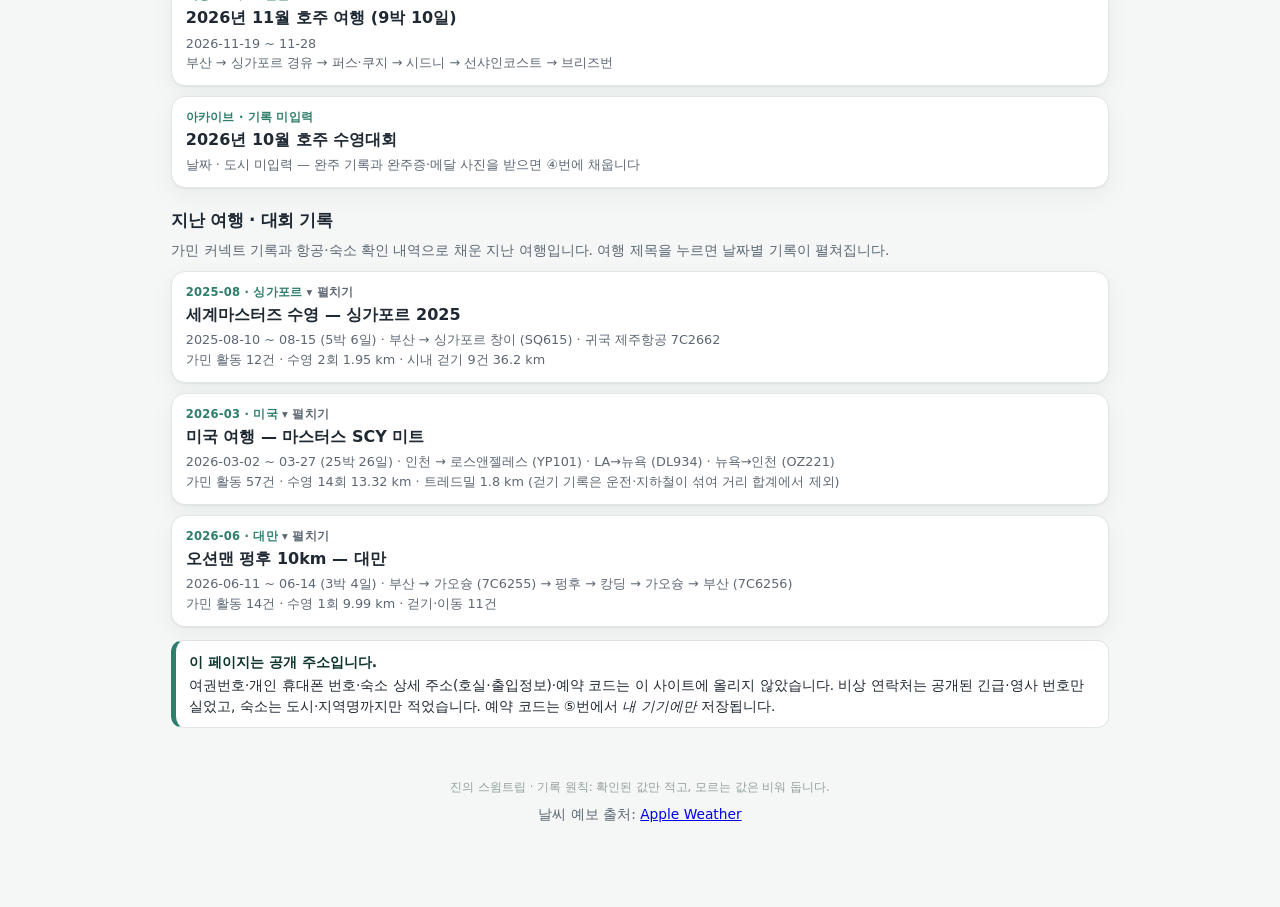
==== commit fb09d37b: "사이트 타이틀 '진의 스윔트립'으로 변경: <title>·상단 로고·표지 제목·manifest·data.js, 캐시 버전 갱신" ====
--- a/index.html
+++ b/index.html
@@ -4,20 +4,20 @@
 <meta charset="utf-8">
 <meta name="viewport" content="width=device-width, initial-scale=1, viewport-fit=cover">
 <meta name="theme-color" content="#0F352E">
-<meta name="description" content="김상진님의 평생 여행 로그 — 다녀온 나라·도시, 날짜별 기록과 사진, 수영대회 기록.">
-<title>김상진님의 평생 여행 로그</title>
+<meta name="description" content="진의 스윔트립 — 다녀온 나라·도시, 날짜별 기록과 사진, 수영대회 기록.">
+<title>진의 스윔트립</title>
 <link rel="stylesheet" href="styles.css?d=11">
-<link rel="icon" href="data:image/svg+xml,%3Csvg xmlns='http://www.w3.org/2000/svg' viewBox='0 0 100 100'%3E%3Ctext y='.9em' font-size='90'%3E%F0%9F%8C%8F%3C/text%3E%3C/svg%3E">
+<link rel="icon" href="data:image/svg+xml,%3Csvg xmlns='http://www.w3.org/2000/svg' viewBox='0 0 100 100'%3E%3Ctext y='.9em' font-size='90'%3E%F0%9F%8F%8A%EF%B8%8F%3C/text%3E%3C/svg%3E">
 <link rel="manifest" href="manifest.webmanifest">
 <link rel="apple-touch-icon" href="icon-192.png">
 <meta name="apple-mobile-web-app-capable" content="yes">
-<meta name="apple-mobile-web-app-title" content="여행 로그">
+<meta name="apple-mobile-web-app-title" content="진의 스윔트립">
 </head>
 <body>
 
 <header class="topbar">
   <div class="topbar-row">
-    <div class="brand">🌏 <span>여행 로그</span></div>
+    <div class="brand">🏊 <span>진의 스윔트립</span></div>
     <div class="tools">
       <button id="btnBig" class="tool" type="button" aria-pressed="false">가+ 큰 글씨</button>
       <button id="btnSummary" class="tool tool-accent" type="button">한 장 요약</button>
@@ -40,8 +40,8 @@
   <!-- ① 표지 & 통계 -->
   <section class="panel is-active" id="panel-cover">
     <div class="hero">
-      <p class="eyebrow">Lifetime Travel Log</p>
-      <h1>김상진님의 평생 여행 로그</h1>
+      <p class="eyebrow">Jin's Swim Trip</p>
+      <h1>진의 스윔트립</h1>
       <p class="lede">수영대회와 여행으로 다녀온 곳을 세계 지도에 하나씩 색칠해 갑니다. 지도와 숫자는 아래에 적은 기록에서 자동으로 다시 계산됩니다.</p>
     </div>
 
@@ -165,7 +165,7 @@
 </main>
 
 <footer class="foot">
-  <p>김상진님의 평생 여행 로그 · 기록 원칙: 확인된 값만 적고, 모르는 값은 비워 둡니다.</p>
+  <p>진의 스윔트립 · 기록 원칙: 확인된 값만 적고, 모르는 값은 비워 둡니다.</p>
   <p class="hint">날씨 예보 출처: <a href="https://developer.apple.com/weatherkit/data-source-attribution/" target="_blank" rel="noopener">Apple Weather</a></p>
 </footer>
 
@@ -196,8 +196,8 @@
 <div class="toast" id="toast" role="status" aria-live="polite"></div>
 
 <script src="world.js"></script>
-<script src="data.js?v=22"></script>
-<script src="app.js?v=12"></script>
+<script src="data.js?v=24"></script>
+<script src="app.js?v=13"></script>
 <script>
 /* 오프라인 사용: 평소에는 최신 파일을 받고, 인터넷이 없으면 저장된 화면을 엽니다. */
 if ('serviceWorker' in navigator) {
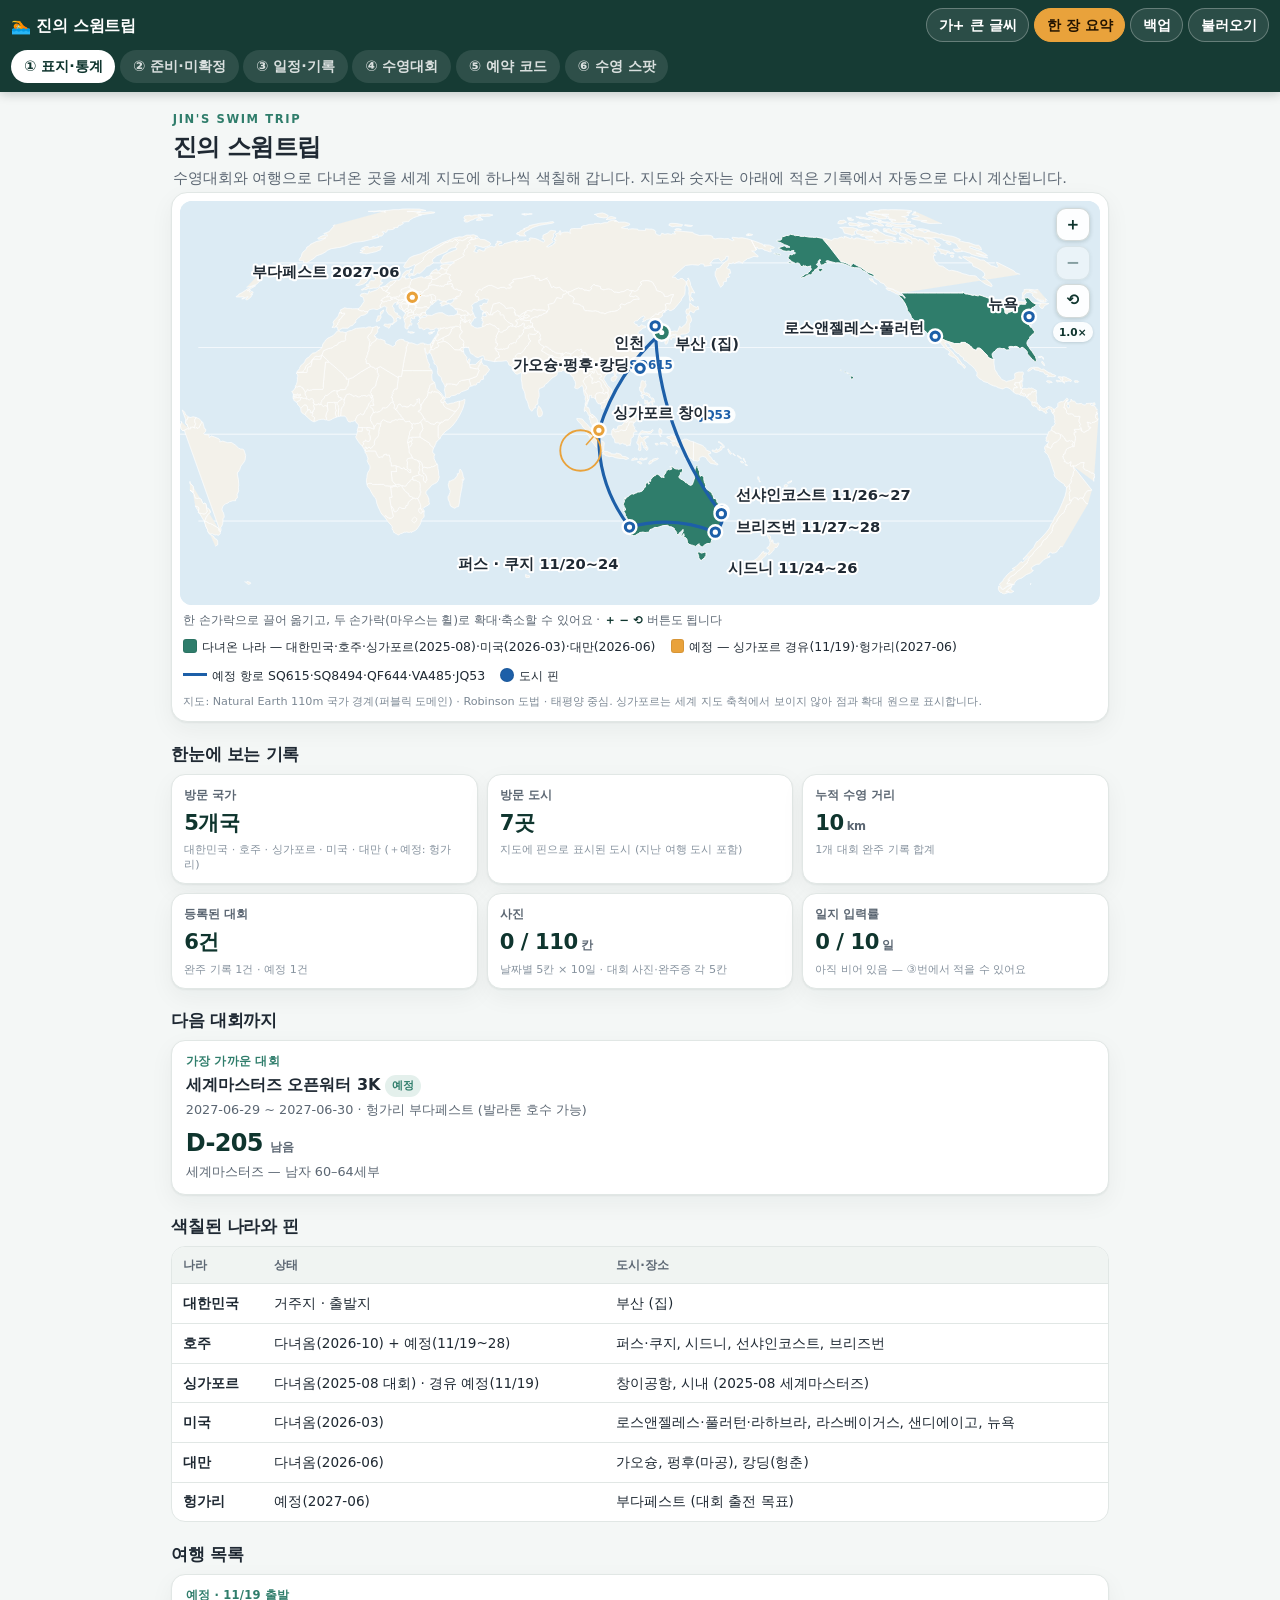
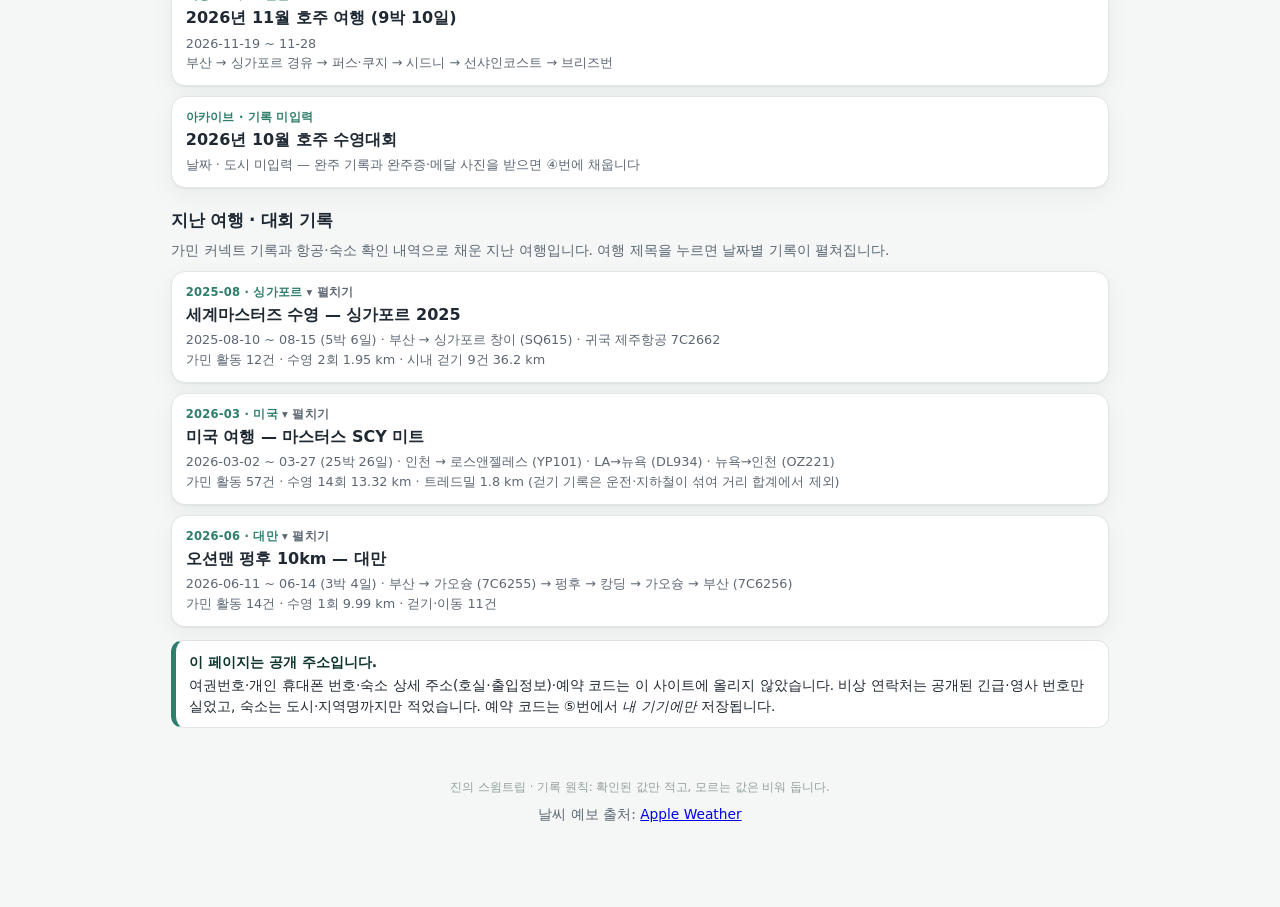
==== commit 94a8b2e5: "수영장·바다수영 스팟 탭(⑥) 추가: 홈·대회·여행 16곳의 구분·위치·수온·특징·가민 기록과 지도 링크, 종류/상태 필터, 캐시 버전 갱신" ====
--- a/index.html
+++ b/index.html
@@ -6,7 +6,7 @@
 <meta name="theme-color" content="#0F352E">
 <meta name="description" content="진의 스윔트립 — 다녀온 나라·도시, 날짜별 기록과 사진, 수영대회 기록.">
 <title>진의 스윔트립</title>
-<link rel="stylesheet" href="styles.css?d=11">
+<link rel="stylesheet" href="styles.css?d=12">
 <link rel="icon" href="data:image/svg+xml,%3Csvg xmlns='http://www.w3.org/2000/svg' viewBox='0 0 100 100'%3E%3Ctext y='.9em' font-size='90'%3E%F0%9F%8F%8A%EF%B8%8F%3C/text%3E%3C/svg%3E">
 <link rel="manifest" href="manifest.webmanifest">
 <link rel="apple-touch-icon" href="icon-192.png">
@@ -32,6 +32,7 @@
     <button class="tab" data-tab="days" type="button">③ 일정·기록</button>
     <button class="tab" data-tab="comp" type="button">④ 수영대회</button>
     <button class="tab" data-tab="codes" type="button">⑤ 예약 코드</button>
+    <button class="tab" data-tab="spots" type="button">⑥ 수영 스팟</button>
   </nav>
 </header>
 
@@ -162,6 +163,19 @@
     <p class="hint">적어 둔 코드가 있는 항목은 <b>복사</b> 버튼으로 바로 클립보드에 담깁니다.</p>
   </section>
 
+  <!-- ⑥ 수영장 · 바다수영 스팟 -->
+  <section class="panel" id="panel-spots">
+    <h2 class="sect first">수영장 · 바다수영 스팟</h2>
+    <p class="hint">상진님이 실제로 수영한 실내 풀과 바다, 앞으로 수영할 곳을 한자리에 모았습니다. 구분과 위치, 수온·특징, 가민 기록을 함께 봅니다. 확인하지 못한 값은 비워 두었습니다.</p>
+    <div class="spot-sum" id="spotSum"></div>
+    <div class="filters" id="spotFilters" role="group" aria-label="수영 스팟 종류 고르기"></div>
+    <div class="spotgrid" id="spots"></div>
+    <div class="callout">
+      <strong>장소를 특정하지 않은 기록</strong>
+      가민 활동에 위치 태그가 없는 실외 수영은 어느 곳인지 단정하지 않았습니다 — 2025-08-13 싱가포르 실외 수영 1,204 m, 2026-10-25 최장 6,500 m, 2026-11-15 4,447 m(2:08/100m)가 그렇습니다. 장소가 확인되는 대로 붙여 두겠습니다.
+    </div>
+  </section>
+
 </main>
 
 <footer class="foot">
@@ -196,8 +210,8 @@
 <div class="toast" id="toast" role="status" aria-live="polite"></div>
 
 <script src="world.js"></script>
-<script src="data.js?v=24"></script>
-<script src="app.js?v=13"></script>
+<script src="data.js?v=25"></script>
+<script src="app.js?v=14"></script>
 <script>
 /* 오프라인 사용: 평소에는 최신 파일을 받고, 인터넷이 없으면 저장된 화면을 엽니다. */
 if ('serviceWorker' in navigator) {
--- a/styles.css
+++ b/styles.css
@@ -323,6 +323,40 @@
   .lb-nav{width:2.2rem;height:3rem;font-size:1.45rem}
 }
 
+/* ---------- 수영장 · 바다수영 스팟 ---------- */
+.spot-sum{display:flex;flex-wrap:wrap;gap:.3rem .55rem;margin:.1rem 0 .55rem;font-size:.8rem;color:var(--muted)}
+.spot-sum .ssum{background:var(--card);border:1px solid var(--line);border-radius:999px;padding:.22rem .6rem}
+.spot-sum .ssum b{color:var(--deep);font-weight:800}
+.filters{display:flex;gap:.3rem;overflow-x:auto;padding:.1rem 0 .6rem;scrollbar-width:none}
+.filters::-webkit-scrollbar{display:none}
+.chip{
+  flex:0 0 auto;border:1px solid var(--line);background:var(--card);color:var(--muted);
+  border-radius:999px;padding:.34rem .66rem;font-size:.78rem;font-weight:800;cursor:pointer;white-space:nowrap;
+}
+.chip:active{transform:scale(.97)}
+.chip.is-on{background:var(--deep);border-color:var(--deep);color:#fff}
+.spotgrid{display:grid;grid-template-columns:1fr;gap:.6rem}
+@media(min-width:42rem){.spotgrid{grid-template-columns:repeat(2,minmax(0,1fr))}}
+.spot{background:var(--card);border:1px solid var(--line);border-radius:14px;padding:.7rem .8rem .65rem;box-shadow:var(--shadow);display:flex;flex-direction:column}
+.spot-head{padding-bottom:.45rem;border-bottom:1px dashed var(--line)}
+.spot-name{font-weight:800;font-size:.95rem;letter-spacing:-.01em;line-height:1.35;word-break:keep-all}
+.spot-en{font-size:.72rem;color:#86929E;margin-top:.12rem;line-height:1.3}
+.spot-where{font-size:.76rem;color:var(--muted);margin-top:.2rem;font-weight:700}
+.badge.spool{background:var(--blue-soft);color:var(--blue)}
+.badge.ssea{background:var(--teal-soft);color:var(--teal)}
+.spot-rows{margin:.1rem 0 .2rem}
+.srow{display:flex;gap:.5rem;padding:.3rem 0;font-size:.83rem;line-height:1.45;border-bottom:1px dashed #EFF3F1}
+.srow:last-child{border-bottom:0}
+.srow .k{flex:0 0 3.9rem;font-size:.72rem;font-weight:800;color:var(--teal);padding-top:.12rem}
+.srow .v{flex:1;min-width:0;word-break:keep-all}
+ul.spot-list{margin:0;padding-left:.9rem;font-size:.83rem}
+ul.spot-list li{margin:.1rem 0}
+.maplink{
+  align-self:flex-start;margin-top:.35rem;font-size:.78rem;font-weight:800;text-decoration:none;
+  color:var(--blue);background:var(--blue-soft);border-radius:999px;padding:.3rem .7rem;
+}
+.maplink:active{transform:scale(.98)}
+
 /* ---------- 토스트 ---------- */
 .toast{position:fixed;left:50%;bottom:1.2rem;transform:translate(-50%,1.5rem);background:rgba(15,53,46,.95);color:#fff;padding:.55rem .9rem;border-radius:999px;font-size:.82rem;font-weight:700;opacity:0;pointer-events:none;transition:.22s;z-index:90;max-width:90vw}
 .toast.show{opacity:1;transform:translate(-50%,0)}
